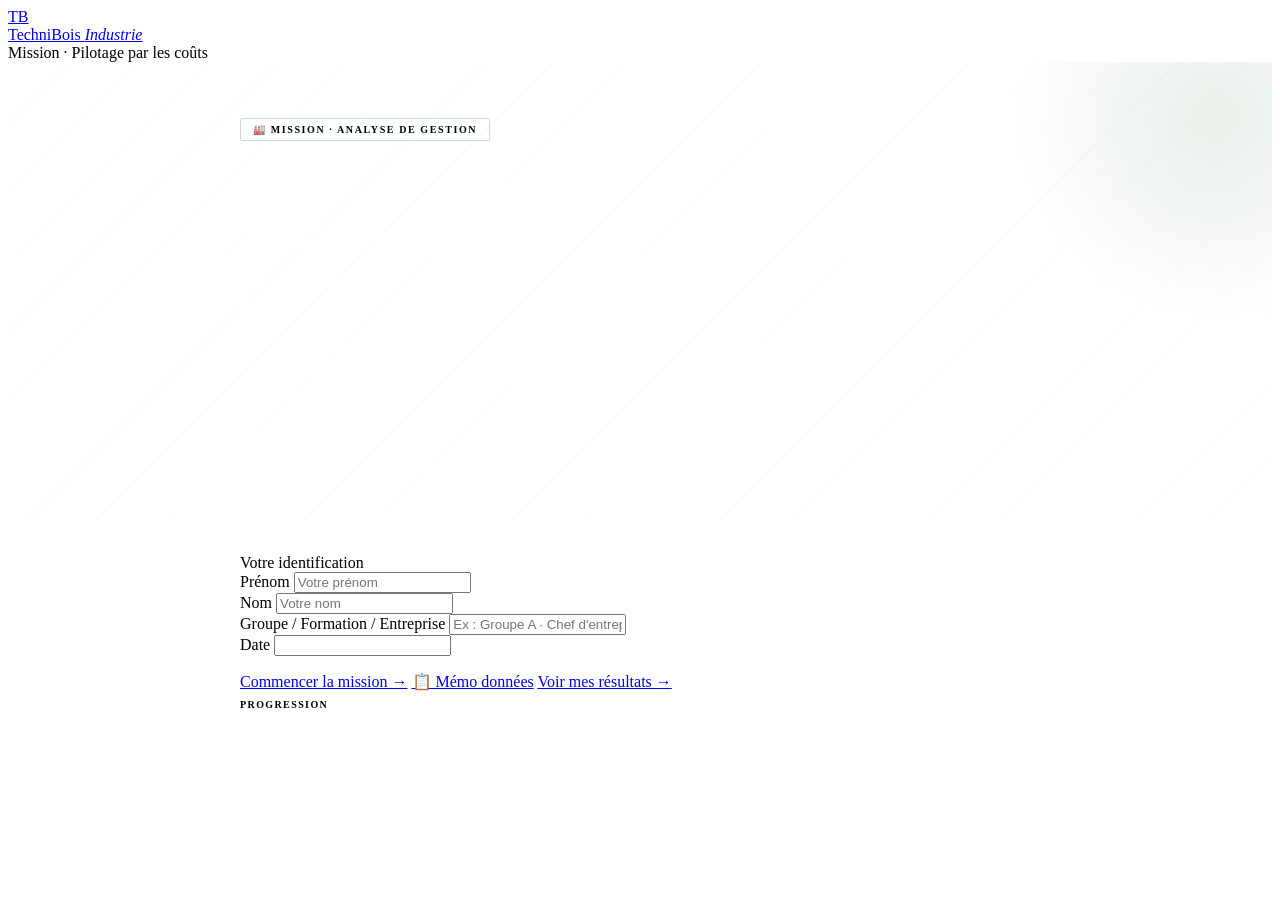
==== index.html @ 84ff6131 "Add files via upload" ====
<!DOCTYPE html>
<html lang="fr">
<head>
<meta charset="UTF-8">
<meta name="viewport" content="width=device-width, initial-scale=1.0">
<title>TechniBois — Pilotage par les coûts</title>
<link href="https://fonts.googleapis.com/css2?family=Syne:wght@400;500;600;700;800&family=DM+Serif+Display:ital@0;1&family=DM+Mono:wght@400;500&display=swap" rel="stylesheet">
<link rel="stylesheet" href="css/style.css">
<style>
/* ── HOME SPECIFIC ── */
.hero {
  background: var(--dark);
  padding: 56px 32px 48px;
  position: relative; overflow: hidden;
}
.hero::before {
  content: '';
  position: absolute; inset: 0;
  background: repeating-linear-gradient(
    -45deg,
    transparent, transparent 48px,
    rgba(107,158,114,0.04) 48px, rgba(107,158,114,0.04) 49px
  );
}
.hero::after {
  content: '';
  position: absolute; top: 0; right: 0;
  width: 280px; height: 280px;
  background: radial-gradient(circle at 80% 20%, rgba(107,158,114,0.15) 0%, transparent 65%);
  pointer-events: none;
}
.hero-inner { max-width: 800px; margin: 0 auto; position: relative; z-index: 1; }
.hero-tag {
  display: inline-flex; align-items: center; gap: 6px;
  font-size: 10px; font-weight: 700;
  letter-spacing: 0.16em; text-transform: uppercase;
  color: var(--green-l);
  border: 1px solid rgba(107,158,114,0.35);
  padding: 5px 12px; border-radius: 2px;
  margin-bottom: 22px;
}
.hero-title {
  font-family: var(--ff-display);
  font-size: 52px; font-weight: 400;
  color: #fff; line-height: 1.05;
  margin-bottom: 10px;
}
.hero-title em { color: var(--green-l); display: block; }
.hero-sub {
  font-size: 15px; color: rgba(255,255,255,0.5);
  max-width: 480px; line-height: 1.7; margin-bottom: 28px;
}
.hero-meta {
  display: flex; align-items: center; gap: 24px; flex-wrap: wrap;
}
.hero-meta-item {
  display: flex; flex-direction: column; gap: 2px;
}
.hero-meta-val {
  font-family: var(--ff-mono);
  font-size: 22px; font-weight: 500; color: #fff;
}
.hero-meta-lab { font-size: 10px; color: rgba(255,255,255,0.35); letter-spacing: 0.1em; text-transform: uppercase; }
.hero-sep { width: 1px; height: 32px; background: rgba(255,255,255,0.1); }

/* ── IDENTITY SECTION ── */
.identity-wrap { max-width: 800px; margin: 0 auto; padding: 32px 24px 0; }

/* ── STEPS GRID ── */
.steps-section { max-width: 800px; margin: 0 auto; padding: 8px 24px 40px; }
.steps-title {
  font-family: var(--ff-ui);
  font-size: 10px; font-weight: 700;
  letter-spacing: 0.14em; text-transform: uppercase;
  color: var(--muted); margin-bottom: 16px;
  display: flex; align-items: center; gap: 10px;
}
.steps-title::after { content: ''; flex: 1; height: 1px; background: var(--border); }

.steps-grid { display: grid; grid-template-columns: 1fr 1fr; gap: 12px; }
@media(max-width:540px) { .steps-grid { grid-template-columns: 1fr; } }

.step-card {
  display: flex; align-items: flex-start; gap: 14px;
  background: var(--card);
  border: 1px solid var(--border);
  border-radius: var(--radius);
  padding: 18px 18px;
  text-decoration: none;
  color: var(--text);
  transition: all 0.2s;
  position: relative; overflow: hidden;
  box-shadow: var(--shadow);
}
.step-card:hover {
  border-color: var(--green-l);
  transform: translateY(-2px);
  box-shadow: var(--shadow-lg);
}
.step-card::before {
  content: '';
  position: absolute; left: 0; top: 0; bottom: 0;
  width: 3px; background: var(--border);
  transition: background 0.2s;
}
.step-card:hover::before { background: var(--green); }
.step-card.done::before { background: var(--green); }

.step-card-num {
  font-family: var(--ff-mono);
  font-size: 11px; font-weight: 500;
  color: var(--muted);
  background: var(--surface);
  border: 1px solid var(--border);
  width: 30px; height: 30px;
  border-radius: 2px;
  display: flex; align-items: center; justify-content: center;
  flex-shrink: 0;
}
.step-card.done .step-card-num { background: #e2f0e4; color: var(--green-d); border-color: #b6d9ba; }
.step-card-info { flex: 1; min-width: 0; }
.step-card-name {
  font-weight: 700; font-size: 14px;
  color: var(--text); margin-bottom: 3px;
  line-height: 1.3;
}
.step-card-pts {
  font-family: var(--ff-mono);
  font-size: 11px; color: var(--muted);
}
.step-card-score {
  font-family: var(--ff-mono);
  font-size: 13px; font-weight: 500;
  color: var(--green-d); white-space: nowrap;
}
.step-card.done .step-card-score { color: var(--green-d); }

/* ── RESULTS CARD ── */
.result-preview {
  max-width: 800px; margin: 0 auto 40px;
  padding: 0 24px;
}
.result-preview-inner {
  background: var(--dark);
  border-radius: var(--radius);
  padding: 24px 28px;
  display: flex; align-items: center; gap: 24px;
  flex-wrap: wrap;
}
.rp-score {
  font-family: var(--ff-display);
  font-size: 56px; color: var(--green-l); line-height: 1;
}
.rp-info { flex: 1; min-width: 160px; }
.rp-pct { font-size: 13px; color: rgba(255,255,255,0.5); margin-bottom: 4px; }
.rp-note { font-size: 22px; font-weight: 700; color: #fff; margin-bottom: 6px; }
.rp-badge {
  display: inline-block;
  font-size: 11px; font-weight: 700;
  color: var(--green-l);
  border: 1px solid rgba(107,158,114,0.4);
  padding: 3px 10px; border-radius: 2px;
}
@media(max-width:520px) {
  .hero-title { font-size: 34px; }
  .steps-grid { grid-template-columns: 1fr; }
}
</style>
</head>
<body>

<!-- ── TOPBAR ── -->
<header class="topbar">
  <div class="topbar-inner">
    <a href="index.html" class="brand">
      <div class="brand-mark">TB</div>
      <div class="brand-text">TechniBois <em>Industrie</em></div>
    </a>
    <div class="topbar-subtitle">Mission · Pilotage par les coûts</div>
  </div>
</header>

<!-- ── HERO ── -->
<section class="hero">
  <div class="hero-inner">
    <div class="hero-tag">🏭 Mission · Analyse de gestion</div>
    <h1 class="hero-title">
      Pilotage<br>
      <em>par les coûts</em>
    </h1>
    <p class="hero-sub">Situation de gestion industrielle — TechniBois Industrie fabrique des bureaux en bois massif. Analysez les coûts, choisissez les méthodes, prenez les décisions.</p>
    <div class="hero-meta">
      <div class="hero-meta-item">
        <span class="hero-meta-val">8</span>
        <span class="hero-meta-lab">Étapes</span>
      </div>
      <div class="hero-sep"></div>
      <div class="hero-meta-item">
        <span class="hero-meta-val">80</span>
        <span class="hero-meta-lab">Points</span>
      </div>
      <div class="hero-sep"></div>
      <div class="hero-meta-item">
        <span class="hero-meta-val" id="hero-total">0</span>
        <span class="hero-meta-lab">Votre score</span>
      </div>
      <div class="hero-sep"></div>
      <div class="hero-meta-item">
        <span class="hero-meta-val" id="hero-note">0/20</span>
        <span class="hero-meta-lab">Note</span>
      </div>
    </div>
  </div>
</section>

<!-- ── IDENTIFICATION ── -->
<div class="identity-wrap">
  <div class="id-card">
    <div class="id-card-title">Votre identification</div>
    <div class="fields-grid">
      <div class="field-wrap">
        <label class="field-label">Prénom</label>
        <input class="field-input" id="f-prenom" type="text" placeholder="Votre prénom">
      </div>
      <div class="field-wrap">
        <label class="field-label">Nom</label>
        <input class="field-input" id="f-nom" type="text" placeholder="Votre nom">
      </div>
      <div class="field-wrap">
        <label class="field-label">Groupe / Formation / Entreprise</label>
        <input class="field-input" id="f-groupe" type="text" placeholder="Ex : Groupe A · Chef d'entreprise · Formation continue">
      </div>
      <div class="field-wrap">
        <label class="field-label">Date</label>
        <input class="field-input" id="f-date" type="text" readonly>
      </div>
    </div>
    <div class="btn-row" style="margin-top:16px;">
      <a href="exercices/etape1.html" class="btn btn-primary" onclick="saveBeforeGo()">Commencer la mission →</a>
      <a href="exercices/memo.html" class="btn btn-secondary">📋 Mémo données</a>
      <a href="exercices/resultats.html" class="btn btn-ghost">Voir mes résultats →</a>
    </div>
  </div>
</div>

<!-- ── STEPS MENU ── -->
<div class="steps-section">
  <div class="steps-title">Progression</div>
  <div class="steps-grid" id="steps-grid"></div>
</div>

<!-- ── RESULT PREVIEW ── -->
<div class="result-preview" id="result-preview" style="display:none;">
  <div class="result-preview-inner">
    <div class="rp-score" id="rp-score">0</div>
    <div class="rp-info">
      <div class="rp-pct" id="rp-pct">0%</div>
      <div class="rp-note" id="rp-note">0 / 20</div>
      <div class="rp-badge" id="rp-badge">—</div>
    </div>
    <a href="exercices/resultats.html" class="btn btn-gold">Voir le rapport complet →</a>
  </div>
</div>

<script src="js/common.js"></script>
<script>
const STEP_LINKS = {
  1: 'exercices/etape1.html',
  2: 'exercices/etape2.html',
  3: 'exercices/etape3.html',
  4: 'exercices/etape4.html',
  5: 'exercices/etape5.html',
  6: 'exercices/etape6.html',
  7: 'exercices/etape7.html',
  8: 'exercices/etape8.html',
};

function saveBeforeGo() {
  // Save identity on click before navigating
  ['f-nom','f-prenom','f-groupe'].forEach(id => {
    const el = document.getElementById(id);
    if (el) {
      const s = loadState();
      const ident = s.identity || {};
      ident[id.replace('f-','')] = el.value;
      saveState('identity', ident);
    }
  });
  saveIdentity();
}

function buildMenu() {
  const grid = document.getElementById('steps-grid');
  if (!grid) return;
  grid.innerHTML = '';
  for (let i = 1; i <= 8; i++) {
    const sc = getScore(i);
    const mx = STEP_MAX[i];
    const done = sc > 0;
    const card = document.createElement('a');
    card.href = STEP_LINKS[i];
    card.className = 'step-card' + (done ? ' done' : '');
    card.innerHTML = `
      <div class="step-card-num">${String(i).padStart(2,'0')}</div>
      <div class="step-card-info">
        <div class="step-card-name">${STEP_NAMES[i]}</div>
        <div class="step-card-pts">${mx} pts</div>
      </div>
      <div class="step-card-score">${done ? sc+'/'+mx : '—'}</div>
    `;
    grid.appendChild(card);
  }
}

function updateHero() {
  const tot = getTotalScore();
  const note = Math.round(tot / 80 * 20 * 10) / 10;
  const pct  = Math.round(tot / 80 * 100);
  document.getElementById('hero-total').textContent = tot;
  document.getElementById('hero-note').textContent = note + '/20';

  if (tot > 0) {
    const p = getProfile(pct);
    document.getElementById('result-preview').style.display = '';
    document.getElementById('rp-score').textContent = tot;
    document.getElementById('rp-pct').textContent = pct + '%';
    document.getElementById('rp-note').textContent = note + ' / 20';
    document.getElementById('rp-badge').textContent = p.label;
  }
}

window.addEventListener('DOMContentLoaded', () => {
  buildMenu();
  updateHero();
  setDate();
  loadIdentity();
  ['f-nom','f-prenom','f-groupe'].forEach(id => {
    const el = document.getElementById(id);
    if (el) el.addEventListener('blur', saveIdentity);
  });
});
</script>
</body>
</html>
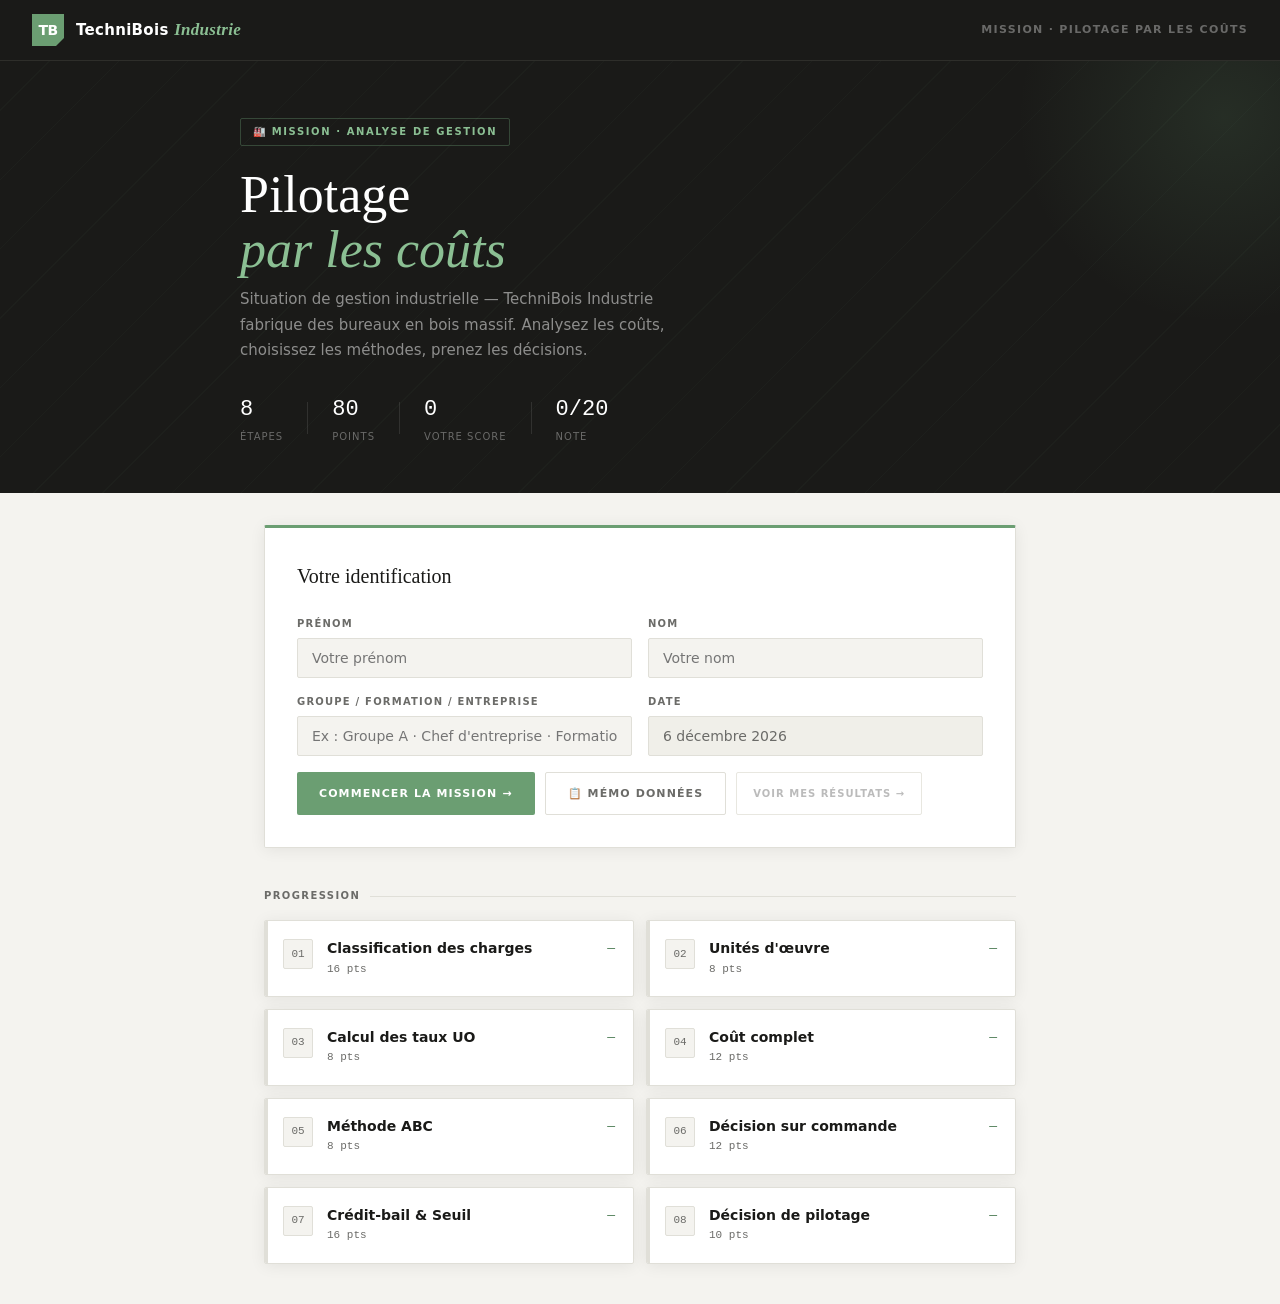
==== commit bb8654c0: "Add files via upload" ====
--- a/index.html
+++ b/index.html
@@ -5,7 +5,7 @@
 <meta name="viewport" content="width=device-width, initial-scale=1.0">
 <title>TechniBois — Pilotage par les coûts</title>
 <link href="https://fonts.googleapis.com/css2?family=Syne:wght@400;500;600;700;800&family=DM+Serif+Display:ital@0;1&family=DM+Mono:wght@400;500&display=swap" rel="stylesheet">
-<link rel="stylesheet" href="css/style.css">
+<link rel="stylesheet" href="style.css">
 <style>
 /* ── HOME SPECIFIC ── */
 .hero {
@@ -236,9 +236,9 @@
       </div>
     </div>
     <div class="btn-row" style="margin-top:16px;">
-      <a href="exercices/etape1.html" class="btn btn-primary" onclick="saveBeforeGo()">Commencer la mission →</a>
-      <a href="exercices/memo.html" class="btn btn-secondary">📋 Mémo données</a>
-      <a href="exercices/resultats.html" class="btn btn-ghost">Voir mes résultats →</a>
+      <a href="etape1.html" class="btn btn-primary" onclick="saveBeforeGo()">Commencer la mission →</a>
+      <a href="memo.html" class="btn btn-secondary">📋 Mémo données</a>
+      <a href="resultats.html" class="btn btn-ghost">Voir mes résultats →</a>
     </div>
   </div>
 </div>
@@ -258,21 +258,21 @@
       <div class="rp-note" id="rp-note">0 / 20</div>
       <div class="rp-badge" id="rp-badge">—</div>
     </div>
-    <a href="exercices/resultats.html" class="btn btn-gold">Voir le rapport complet →</a>
+    <a href="resultats.html" class="btn btn-gold">Voir le rapport complet →</a>
   </div>
 </div>
 
-<script src="js/common.js"></script>
+<script src="common.js"></script>
 <script>
 const STEP_LINKS = {
-  1: 'exercices/etape1.html',
-  2: 'exercices/etape2.html',
-  3: 'exercices/etape3.html',
-  4: 'exercices/etape4.html',
-  5: 'exercices/etape5.html',
-  6: 'exercices/etape6.html',
-  7: 'exercices/etape7.html',
-  8: 'exercices/etape8.html',
+  1: 'etape1.html',
+  2: 'etape2.html',
+  3: 'etape3.html',
+  4: 'etape4.html',
+  5: 'etape5.html',
+  6: 'etape6.html',
+  7: 'etape7.html',
+  8: 'etape8.html',
 };
 
 function saveBeforeGo() {
--- a/style.css
+++ b/style.css
@@ -0,0 +1,441 @@
+/* ═══════════════════════════════════════════
+   TECHNIBOIS — Pilotage par les coûts
+   CSS commun — Thème Industriel Éditorial
+   ═══════════════════════════════════════════ */
+
+@import url('https://fonts.googleapis.com/css2?family=Syne:wght@400;500;600;700;800&family=DM+Serif+Display:ital@0;1&family=DM+Mono:wght@400;500&display=swap');
+
+/* ── VARIABLES ── */
+:root {
+  --black:     #0E0E0E;
+  --dark:      #1A1A18;
+  --panel:     #232320;
+  --surface:   #F4F3EF;
+  --card:      #FFFFFF;
+  --green:     #6B9E72;
+  --green-l:   #8BBF93;
+  --green-d:   #4A7A52;
+  --gold:      #C9A44E;
+  --gold-l:    #E8C97A;
+  --red:       #C0392B;
+  --text:      #1A1A18;
+  --muted:     #6B6B68;
+  --border:    #E0DFD8;
+  --border-d:  #2E2E2A;
+
+  --ff-display: 'DM Serif Display', Georgia, serif;
+  --ff-ui:      'Syne', system-ui, sans-serif;
+  --ff-mono:    'DM Mono', 'Courier New', monospace;
+
+  --radius:    2px;
+  --shadow:    0 2px 16px rgba(0,0,0,0.07);
+  --shadow-lg: 0 8px 40px rgba(0,0,0,0.12);
+}
+
+/* ── RESET ── */
+*, *::before, *::after { margin:0; padding:0; box-sizing:border-box; }
+html { font-size: 16px; scroll-behavior: smooth; }
+body {
+  font-family: var(--ff-ui);
+  background: var(--surface);
+  color: var(--text);
+  min-height: 100vh;
+  line-height: 1.6;
+  -webkit-font-smoothing: antialiased;
+}
+
+/* ── TOPBAR ── */
+.topbar {
+  background: var(--dark);
+  padding: 0 32px;
+  position: sticky; top: 0; z-index: 300;
+  border-bottom: 1px solid var(--border-d);
+}
+.topbar-inner {
+  display: flex; align-items: center; justify-content: space-between;
+  height: 60px; gap: 16px;
+}
+.brand {
+  display: flex; align-items: center; gap: 12px;
+  text-decoration: none;
+}
+.brand-mark {
+  width: 32px; height: 32px;
+  background: var(--green);
+  display: flex; align-items: center; justify-content: center;
+  font-size: 14px; font-weight: 800; color: #fff;
+  letter-spacing: -0.5px;
+  clip-path: polygon(0 0, 100% 0, 100% 75%, 75% 100%, 0 100%);
+}
+.brand-text {
+  font-family: var(--ff-ui);
+  font-size: 15px; font-weight: 700;
+  color: #fff; letter-spacing: 0.02em;
+}
+.brand-text em {
+  font-family: var(--ff-display);
+  font-style: italic;
+  color: var(--green-l);
+  font-size: 17px;
+}
+.topbar-subtitle {
+  font-size: 11px; font-weight: 600;
+  letter-spacing: 0.12em; text-transform: uppercase;
+  color: rgba(255,255,255,0.35);
+}
+.btn-home {
+  display: flex; align-items: center; gap: 6px;
+  font-family: var(--ff-ui);
+  font-size: 11px; font-weight: 700;
+  letter-spacing: 0.1em; text-transform: uppercase;
+  color: rgba(255,255,255,0.55);
+  text-decoration: none;
+  padding: 6px 12px;
+  border: 1px solid rgba(255,255,255,0.12);
+  border-radius: var(--radius);
+  transition: all 0.2s;
+}
+.btn-home:hover { color: #fff; border-color: rgba(255,255,255,0.35); }
+
+/* ── PROGRESS BAR ── */
+.progress-strip {
+  background: var(--panel);
+  padding: 8px 32px;
+  display: flex; align-items: center; gap: 16px;
+  border-bottom: 1px solid var(--border-d);
+}
+.progress-track {
+  flex: 1; height: 2px;
+  background: rgba(255,255,255,0.08);
+  border-radius: 1px; overflow: hidden;
+}
+.progress-fill {
+  height: 100%; background: var(--green);
+  border-radius: 1px;
+  transition: width 0.6s cubic-bezier(0.4,0,0.2,1);
+  width: 0%;
+}
+.progress-pts {
+  font-family: var(--ff-mono);
+  font-size: 11px; font-weight: 500;
+  color: var(--green-l); white-space: nowrap;
+  min-width: 70px; text-align: right;
+}
+
+/* ── LAYOUT ── */
+.page-wrap { max-width: 800px; margin: 0 auto; padding: 40px 24px 100px; }
+
+/* ── SECTION TITLES ── */
+.page-title {
+  font-family: var(--ff-display);
+  font-size: 36px; font-weight: 400;
+  line-height: 1.1; color: var(--text);
+  margin-bottom: 6px;
+}
+.page-title em { color: var(--green-d); }
+.page-eyebrow {
+  font-size: 10px; font-weight: 700;
+  letter-spacing: 0.15em; text-transform: uppercase;
+  color: var(--green); margin-bottom: 12px;
+  display: block;
+}
+
+/* ── ID CARD ── */
+.id-card {
+  background: var(--card);
+  border: 1px solid var(--border);
+  border-top: 3px solid var(--green);
+  border-radius: var(--radius);
+  padding: 32px;
+  margin-bottom: 32px;
+  box-shadow: var(--shadow);
+}
+.id-card-title {
+  font-family: var(--ff-display);
+  font-size: 20px; color: var(--text);
+  margin-bottom: 24px;
+}
+.fields-grid { display: grid; grid-template-columns: 1fr 1fr; gap: 16px; }
+@media(max-width:560px){ .fields-grid { grid-template-columns: 1fr; } }
+.field-wrap { display: flex; flex-direction: column; gap: 6px; }
+.field-label {
+  font-size: 10px; font-weight: 700;
+  letter-spacing: 0.12em; text-transform: uppercase;
+  color: var(--muted);
+}
+.field-input {
+  width: 100%;
+  background: var(--surface);
+  border: 1.5px solid var(--border);
+  border-radius: var(--radius);
+  padding: 11px 14px;
+  font-family: var(--ff-ui);
+  font-size: 14px; color: var(--text);
+  outline: none;
+  transition: border-color 0.2s, background 0.2s;
+}
+.field-input:focus { border-color: var(--green); background: #fff; }
+.field-input[readonly] { background: #f0efe9; color: var(--muted); cursor: default; }
+.field-input.full { grid-column: 1 / -1; }
+
+/* ── ÉTAPE HEADER ── */
+.step-header {
+  background: var(--dark);
+  padding: 18px 24px;
+  border-radius: var(--radius) var(--radius) 0 0;
+  display: flex; align-items: center; gap: 16px;
+}
+.step-badge {
+  background: var(--green);
+  color: #fff;
+  font-size: 10px; font-weight: 700;
+  letter-spacing: 0.14em; text-transform: uppercase;
+  padding: 4px 10px;
+  border-radius: var(--radius);
+  white-space: nowrap;
+}
+.step-title {
+  font-family: var(--ff-ui);
+  font-size: 16px; font-weight: 700;
+  color: #fff; line-height: 1.3;
+}
+
+/* ── ÉTAPE BODY ── */
+.step-body {
+  background: var(--card);
+  border: 1px solid var(--border);
+  border-top: none;
+  border-radius: 0 0 var(--radius) var(--radius);
+  padding: 28px 24px;
+  margin-bottom: 24px;
+  box-shadow: var(--shadow);
+}
+
+/* ── INFO BOXES ── */
+.ctx-box {
+  border-left: 3px solid var(--green);
+  background: #f0f5f1;
+  padding: 14px 18px;
+  border-radius: 0 var(--radius) var(--radius) 0;
+  font-size: 14px; color: #2a3d2c;
+  margin-bottom: 22px; line-height: 1.7;
+}
+.ctx-box strong { color: var(--green-d); }
+.hl-box {
+  border-left: 3px solid var(--gold);
+  background: #fdf8ee;
+  padding: 14px 18px;
+  border-radius: 0 var(--radius) var(--radius) 0;
+  font-size: 14px; color: #4a3a10;
+  margin-bottom: 22px; line-height: 1.7;
+}
+.hl-box strong { color: #8a6010; }
+.info-tip {
+  display: flex; gap: 10px; align-items: flex-start;
+  background: #f9f9f6; border: 1px dashed #c8c7c0;
+  border-radius: var(--radius); padding: 12px 14px;
+  font-size: 13px; color: var(--muted);
+  margin-bottom: 16px;
+}
+.info-tip::before { content: '💡'; flex-shrink: 0; font-size: 14px; }
+
+/* ── TABLES ── */
+.ex-table {
+  width: 100%; border-collapse: collapse;
+  font-size: 14px; margin-bottom: 6px;
+}
+.ex-table th {
+  background: var(--dark);
+  color: rgba(255,255,255,0.85);
+  font-family: var(--ff-ui);
+  font-size: 10px; font-weight: 700;
+  letter-spacing: 0.1em; text-transform: uppercase;
+  padding: 11px 14px; text-align: left;
+}
+.ex-table td {
+  padding: 12px 14px;
+  border-bottom: 1px solid var(--border);
+  vertical-align: middle;
+}
+.ex-table tr:last-child td { border-bottom: none; }
+.ex-table tr:nth-child(even) td { background: #fafaf7; }
+.ex-table .charge-name { font-weight: 600; color: var(--text); }
+.ex-table .charge-amt {
+  font-family: var(--ff-mono);
+  font-weight: 600; color: var(--green-d);
+}
+
+/* ── SELECT ── */
+select {
+  width: 100%;
+  background: var(--surface);
+  border: 1.5px solid var(--border);
+  border-radius: var(--radius);
+  padding: 9px 32px 9px 12px;
+  font-family: var(--ff-ui);
+  font-size: 13px; color: var(--text);
+  outline: none; appearance: none;
+  background-image: url("data:image/svg+xml,%3Csvg xmlns='http://www.w3.org/2000/svg' width='10' height='7'%3E%3Cpath d='M1 1l4 4 4-4' stroke='%236B9E72' stroke-width='1.5' fill='none' stroke-linecap='round'/%3E%3C/svg%3E");
+  background-repeat: no-repeat;
+  background-position: right 10px center;
+  cursor: pointer;
+  transition: border-color 0.2s;
+}
+select:focus { border-color: var(--green); }
+
+/* ── NUM INPUT ── */
+.num-input {
+  background: var(--surface);
+  border: 1.5px solid var(--border);
+  border-radius: var(--radius);
+  padding: 10px 13px;
+  font-family: var(--ff-mono);
+  font-size: 14px; color: var(--text);
+  outline: none; width: 120px;
+  transition: border-color 0.2s, background 0.2s;
+}
+.num-input:focus { border-color: var(--green); background: #fff; }
+.num-input[readonly] { background: #f0efe9; color: var(--green-d); font-weight: 600; }
+.input-row {
+  display: flex; align-items: center; gap: 10px;
+  margin-bottom: 14px; flex-wrap: wrap;
+}
+.input-row-label {
+  font-size: 13px; font-weight: 600;
+  color: var(--text); min-width: 160px;
+  line-height: 1.4;
+}
+.input-unit { font-size: 12px; color: var(--muted); font-family: var(--ff-mono); }
+
+/* ── FEEDBACK INLINE ── */
+.fb-ok {
+  display: inline-flex; align-items: center; gap: 4px;
+  font-size: 12px; font-weight: 700;
+  color: #2d6e33; background: #e2f0e4;
+  padding: 3px 9px; border-radius: 2px;
+}
+.fb-ko {
+  display: inline-flex; align-items: center; gap: 4px;
+  font-size: 12px; font-weight: 700;
+  color: #c0392b; background: #fde8e6;
+  padding: 3px 9px; border-radius: 2px;
+}
+
+/* ── FEEDBACK BLOCK ── */
+.fb-block {
+  background: #f0f5f1;
+  border-left: 3px solid var(--green);
+  border-radius: 0 var(--radius) var(--radius) 0;
+  padding: 20px 22px;
+  margin-top: 20px;
+  font-size: 14px; color: #2a3d2c;
+  line-height: 1.75;
+  display: none;
+}
+.fb-block.show { display: block; animation: fadeSlideIn 0.3s ease; }
+.fb-block h4 {
+  font-weight: 700; color: var(--green-d);
+  margin-bottom: 10px; font-size: 14px;
+  display: flex; align-items: center; gap: 8px;
+}
+.fb-score {
+  margin-top: 14px; padding-top: 12px;
+  border-top: 1px solid #c5dbc8;
+  font-weight: 700; color: var(--green-d);
+  font-family: var(--ff-mono); font-size: 15px;
+}
+.fb-block ul { padding-left: 18px; margin-top: 8px; }
+.fb-block li { margin-bottom: 4px; }
+
+/* ── CHOICES (radio/checkbox) ── */
+.choices { display: flex; flex-direction: column; gap: 8px; margin-bottom: 18px; }
+.choice {
+  display: flex; align-items: flex-start; gap: 14px;
+  border: 1.5px solid var(--border);
+  border-radius: var(--radius);
+  padding: 13px 16px; cursor: pointer;
+  transition: border-color 0.15s, background 0.15s;
+  font-size: 14px; line-height: 1.5;
+  user-select: none;
+}
+.choice:hover { border-color: var(--green-l); background: #f5faf6; }
+.choice.selected { border-color: var(--green); background: #f0f5f1; }
+.choice.correct  { border-color: #2d6e33; background: #e2f0e4; }
+.choice.wrong    { border-color: var(--red); background: #fde8e6; }
+.choice input { display: none; }
+.choice-dot {
+  width: 18px; height: 18px; flex-shrink: 0;
+  border: 2px solid #ccc; border-radius: 50%;
+  margin-top: 2px;
+  display: flex; align-items: center; justify-content: center;
+  transition: all 0.15s;
+}
+.choice-check { border-radius: 3px !important; }
+.choice.selected .choice-dot,
+.choice.correct .choice-dot  { border-color: var(--green); background: var(--green); }
+.choice.wrong .choice-dot    { border-color: var(--red); background: var(--red); }
+.choice-dot-inner {
+  width: 6px; height: 6px; border-radius: 50%;
+  background: #fff; opacity: 0; transition: opacity 0.15s;
+}
+.choice.selected .choice-dot-inner,
+.choice.correct  .choice-dot-inner { opacity: 1; }
+
+/* ── BUTTONS ── */
+.btn-row { display: flex; gap: 10px; flex-wrap: wrap; margin-top: 24px; }
+.btn {
+  display: inline-flex; align-items: center; gap: 7px;
+  font-family: var(--ff-ui);
+  font-size: 11px; font-weight: 700;
+  letter-spacing: 0.1em; text-transform: uppercase;
+  padding: 12px 22px; border-radius: var(--radius);
+  border: none; cursor: pointer;
+  transition: all 0.15s; text-decoration: none;
+}
+.btn-primary { background: var(--green); color: #fff; }
+.btn-primary:hover { background: var(--green-d); transform: translateY(-1px); }
+.btn-secondary { background: transparent; color: var(--muted); border: 1.5px solid var(--border); }
+.btn-secondary:hover { border-color: var(--green); color: var(--text); }
+.btn-ghost { background: transparent; color: #bbb; border: 1.5px solid #e8e7e0; font-size: 10px; padding: 10px 16px; }
+.btn-ghost:hover { color: var(--muted); border-color: #ccc; }
+.btn-dark { background: var(--dark); color: #fff; }
+.btn-dark:hover { background: #000; }
+.btn-gold { background: var(--gold); color: #fff; }
+.btn-gold:hover { background: #a8883e; }
+
+/* ── DIVIDER ── */
+.divider { height: 1px; background: var(--border); margin: 22px 0; }
+
+/* ── SECTION LABEL ── */
+.section-label {
+  font-size: 10px; font-weight: 700;
+  letter-spacing: 0.14em; text-transform: uppercase;
+  color: var(--green); margin-bottom: 6px; display: block;
+}
+.section-h { font-size: 15px; font-weight: 700; color: var(--text); margin-bottom: 4px; }
+.section-sub { font-size: 12px; color: var(--muted); font-style: italic; margin-bottom: 14px; }
+
+/* ── ANIMATIONS ── */
+@keyframes fadeSlideIn {
+  from { opacity: 0; transform: translateY(6px); }
+  to   { opacity: 1; transform: translateY(0); }
+}
+@keyframes fadeIn {
+  from { opacity: 0; } to { opacity: 1; }
+}
+
+/* ── RESPONSIVE ── */
+@media(max-width:600px) {
+  .topbar { padding: 0 16px; }
+  .topbar-subtitle { display: none; }
+  .progress-strip { padding: 8px 16px; }
+  .page-wrap { padding: 24px 14px 80px; }
+  .step-body, .id-card { padding: 18px 16px; }
+  .ex-table { font-size: 12px; }
+  .ex-table th, .ex-table td { padding: 8px 8px; }
+  .page-title { font-size: 26px; }
+  .btn { font-size: 10px; padding: 10px 14px; }
+  .fields-grid { grid-template-columns: 1fr; }
+  select { font-size: 12px; }
+  .num-input { width: 100px; font-size: 13px; }
+}
